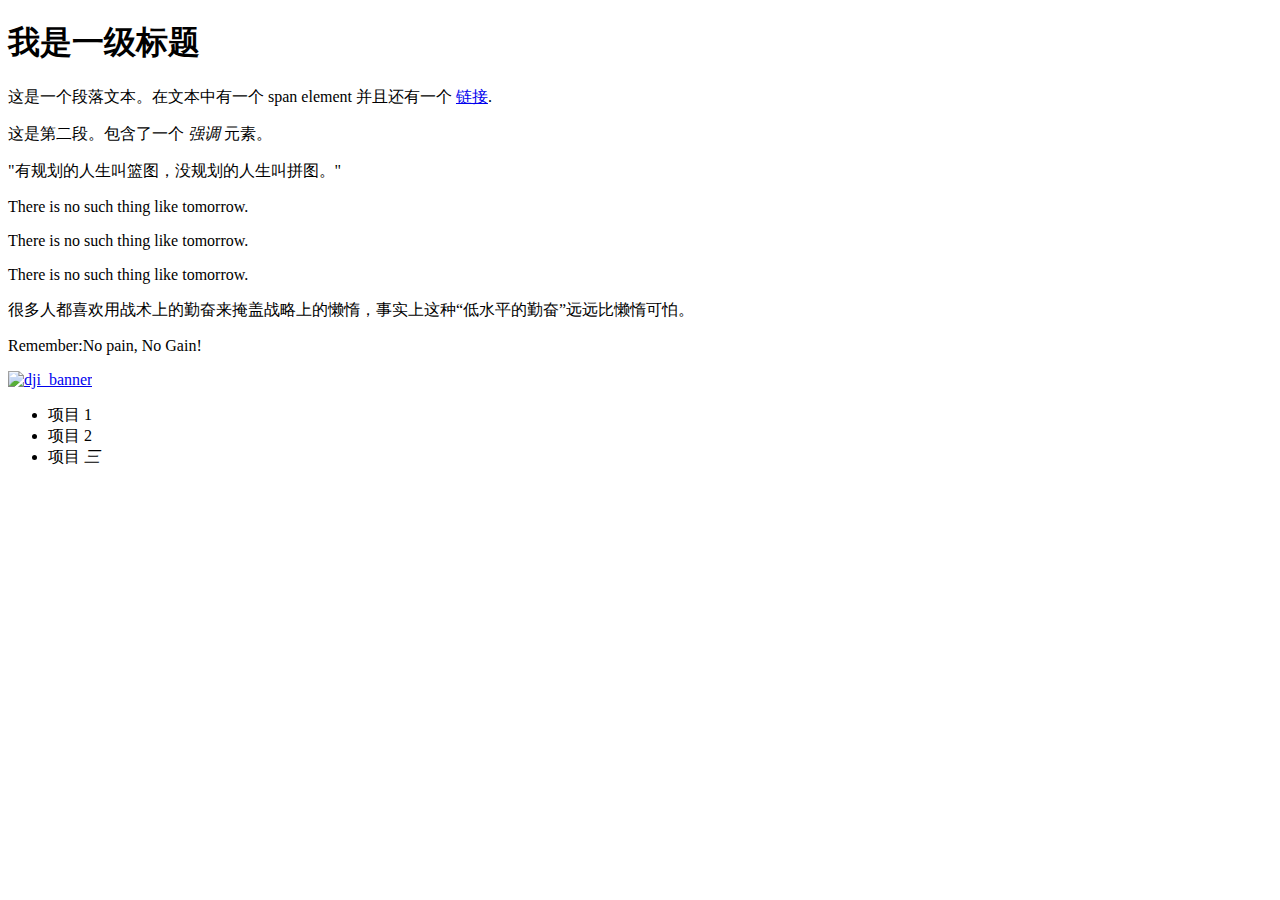
==== index.html @ 8f037d47 "change index name" ====
<!doctype html>
<html lang="en">
<head>
    <meta charset="utf-8">
    <title>开始学习 CSS</title>
    <link rel="stylesheet" href="blog-style.css">
</head>

<!-- Here is a HTML note -->

<body>
    <div id="div1">
        <h1>我是一级标题</h1>

        <p id="p1">这是一个段落文本。在文本中有一个 <span>span element</span>
    并且还有一个 <a href="http://google.com">链接</a>.</p>

        <p id="p2">这是第二段。包含了一个 <em>强调</em> 元素。</p>
        <p id="p3">"有规划的人生叫篮图，没规划的人生叫拼图。"</p>
        <p id="p4">There is no such thing like tomorrow.</p>
        <p id="p5">There is no such thing like tomorrow.</p>
        <p id="p6">There is no such thing like tomorrow.</p>
        <p id="p7">很多人都喜欢用战术上的勤奋来掩盖战略上的懒惰，事实上这种“<span>低水平的勤奋</span>”远远比懒惰可怕。</p>
        <p id="p8">Remember:No pain, No Gain!</p>
        <a href="https://www.dji.com">
        <img src="https://dji-official-fe.djicdn.com/cms/uploads/c0e20ea892a4a3c556e4860f3f2e7ced@1x.jpg" alt="dji_banner" width="900px">
        </a>
        <ul>
            <li>项目 1</li>
            <li>项目 2</li>
            <li>项目 <em>三</em></li>
        </ul>
    </div>
    
</body>

</html>
---- blog-style.css ----
#father{width:800px;height:600px;border:1px solid #F5F5F5;}
.div-nofloat{height:100px;background-color:#F5F5F5;}
.div-float{height:360px;background-color:pink;}

#son1{margin:10px 10px 0px 10px;}
#son2{margin:10px;width:595px;float:left;}
#son3{margin:10px 10px 10px 0px;width:175px;float:right;}
#son4{margin:10px;clear:both;}

#id div{text-align:left;}

/*这里是注释的内容不需要注意 */
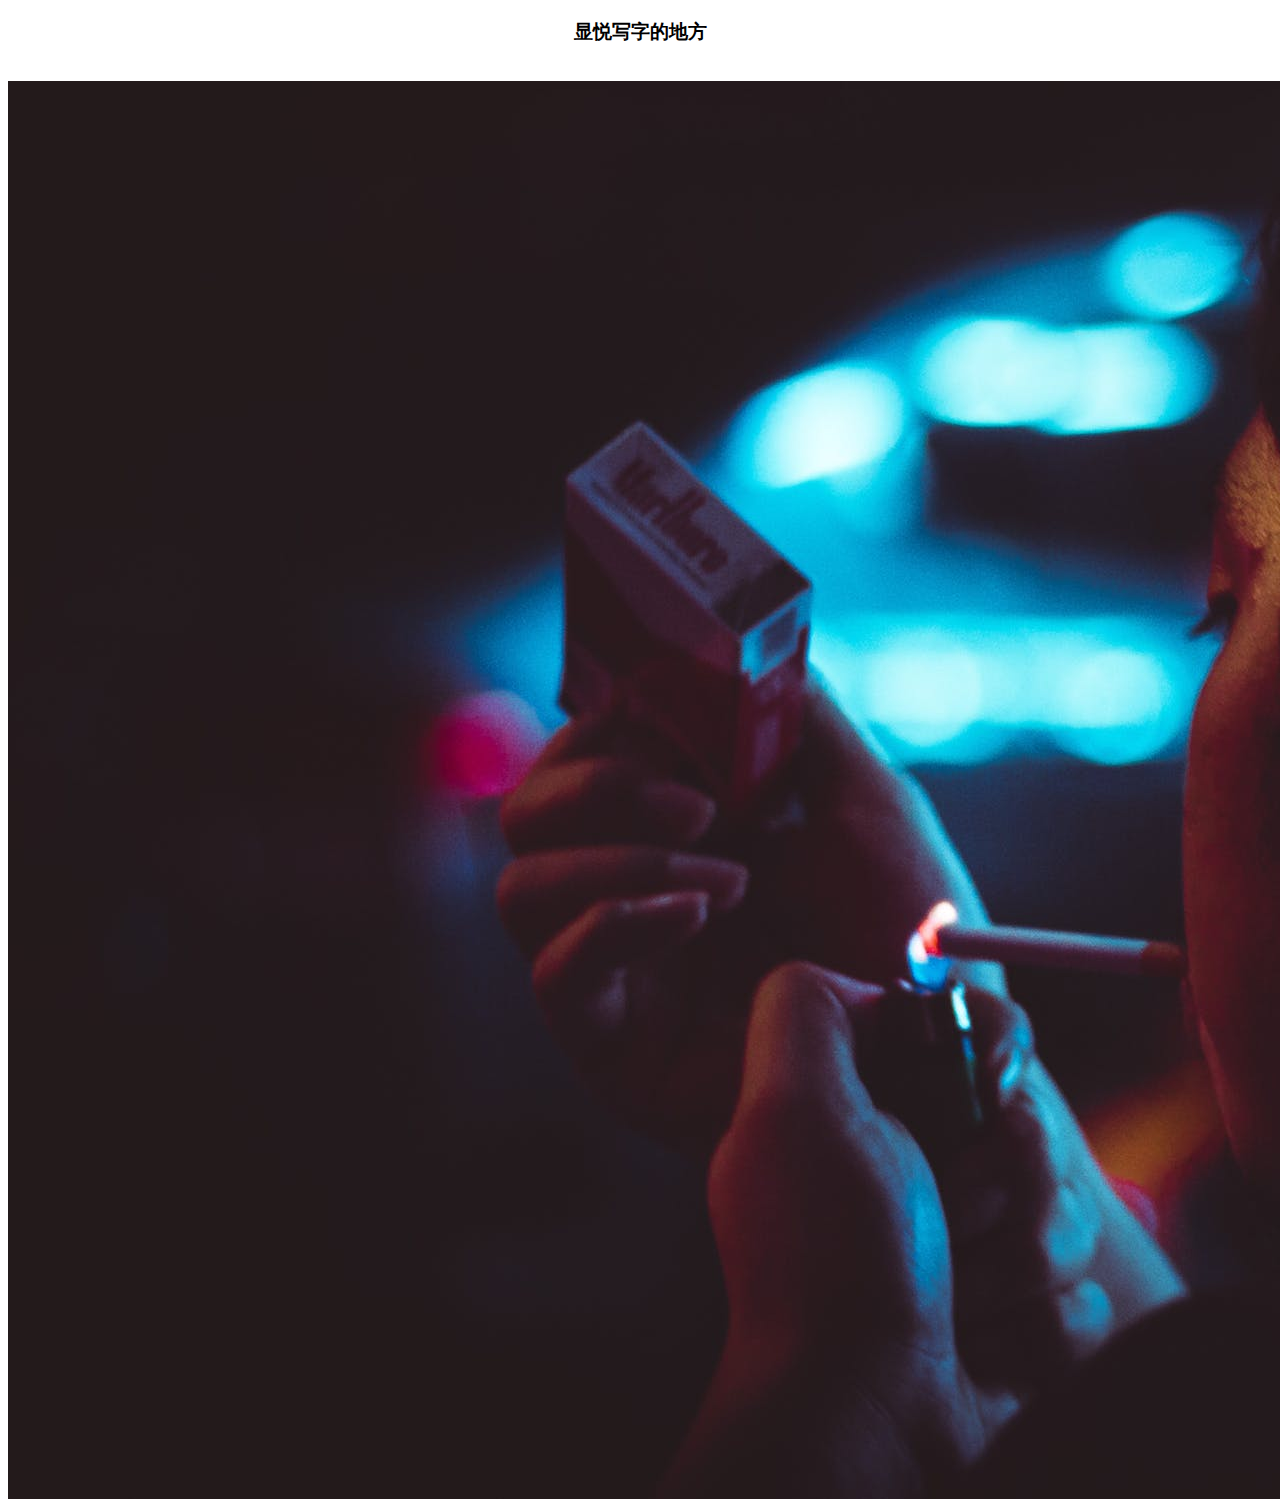
==== commit cc57d494: "update image" ====
--- a/index.html
+++ b/index.html
@@ -2,37 +2,20 @@
 <html lang="en">
 <head>
     <meta charset="utf-8">
-    <title>开始学习 CSS</title>
+    <title>Berry's Blog</title>
+    <link href="images/xianyuedeblog_fav.png" rel="SHORTCUT ICON">
     <link rel="stylesheet" href="blog-style.css">
 </head>
 
 <!-- Here is a HTML note -->
 
 <body>
-    <div id="div1">
-        <h1>我是一级标题</h1>
-
-        <p id="p1">这是一个段落文本。在文本中有一个 <span>span element</span>
-    并且还有一个 <a href="http://google.com">链接</a>.</p>
-
-        <p id="p2">这是第二段。包含了一个 <em>强调</em> 元素。</p>
-        <p id="p3">"有规划的人生叫篮图，没规划的人生叫拼图。"</p>
-        <p id="p4">There is no such thing like tomorrow.</p>
-        <p id="p5">There is no such thing like tomorrow.</p>
-        <p id="p6">There is no such thing like tomorrow.</p>
-        <p id="p7">很多人都喜欢用战术上的勤奋来掩盖战略上的懒惰，事实上这种“<span>低水平的勤奋</span>”远远比懒惰可怕。</p>
-        <p id="p8">Remember:No pain, No Gain!</p>
-        <a href="https://www.dji.com">
-        <img src="https://dji-official-fe.djicdn.com/cms/uploads/c0e20ea892a4a3c556e4860f3f2e7ced@1x.jpg" alt="dji_banner" width="900px">
-        </a>
-        <ul>
-            <li>项目 1</li>
-            <li>项目 2</li>
-            <li>项目 <em>三</em></li>
-        </ul>
-    </div>
+    <h3 align="center">显悦写字的地方</h3>
+    <br>
+    <img src="images/homepage_banner1.jpeg" alt="Xianyue's blog">
     
 </body>
 
 </html>
 
+
--- a/blog-style.css
+++ b/blog-style.css
@@ -1,14 +1 @@
-
-
-#father{width:800px;height:600px;border:1px solid #F5F5F5;}
-.div-nofloat{height:100px;background-color:#F5F5F5;}
-.div-float{height:360px;background-color:pink;}
-
-#son1{margin:10px 10px 0px 10px;}
-#son2{margin:10px;width:595px;float:left;}
-#son3{margin:10px 10px 10px 0px;width:175px;float:right;}
-#son4{margin:10px;clear:both;}
-
-#id div{text-align:left;}
-
-/*这里是注释的内容不需要注意 */+h3{font-family:Arial, Helvetica, sans-serif}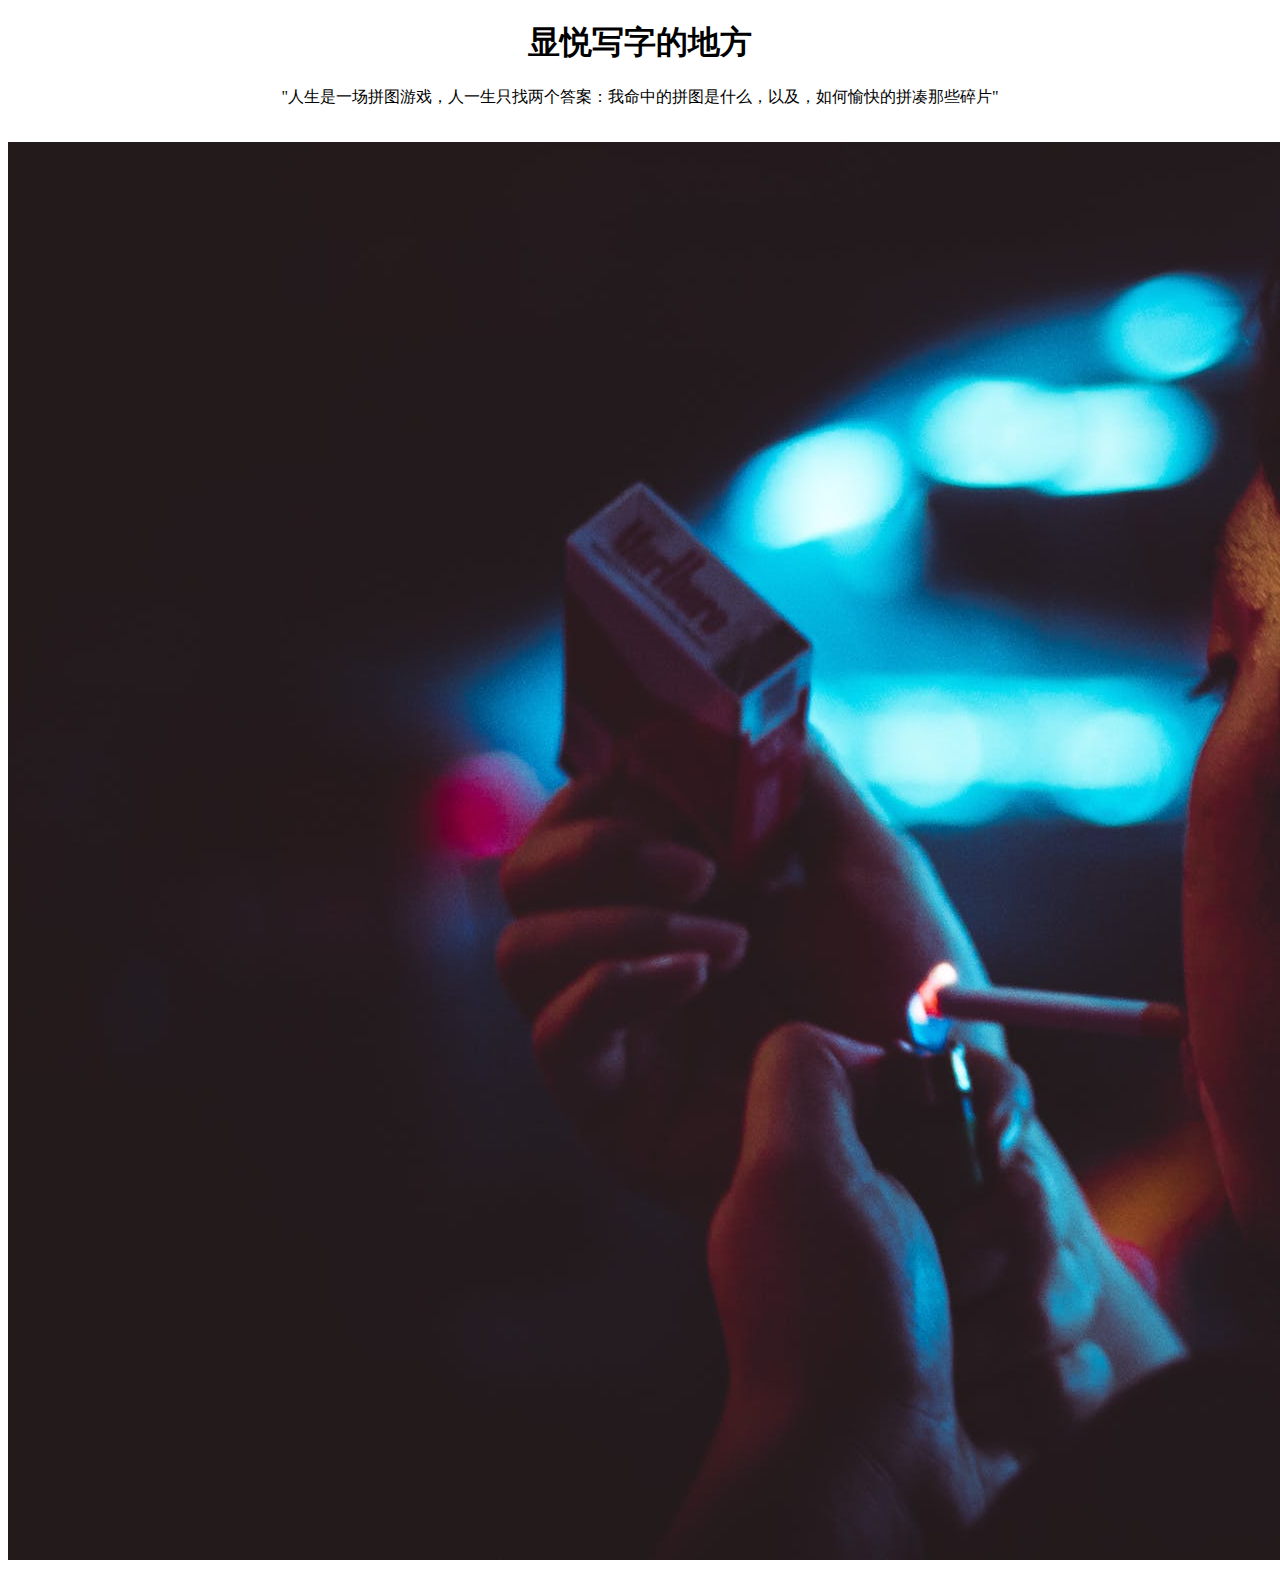
==== commit f0fa4f46: "update content" ====
--- a/index.html
+++ b/index.html
@@ -10,10 +10,12 @@
 <!-- Here is a HTML note -->
 
 <body>
-    <h3 align="center">显悦写字的地方</h3>
+    <div align="center">
+    <h1>显悦写字的地方</h1>
+    <p>"人生是一场拼图游戏，人一生只找两个答案：我命中的拼图是什么，以及，如何愉快的拼凑那些碎片"</p>
     <br>
     <img src="images/homepage_banner1.jpeg" alt="Xianyue's blog">
-    
+    </div>
 </body>
 
 </html>
--- a/blog-style.css
+++ b/blog-style.css
@@ -1 +1 @@
-h3{font-family:Arial, Helvetica, sans-serif}+h3{font-family:Arial;}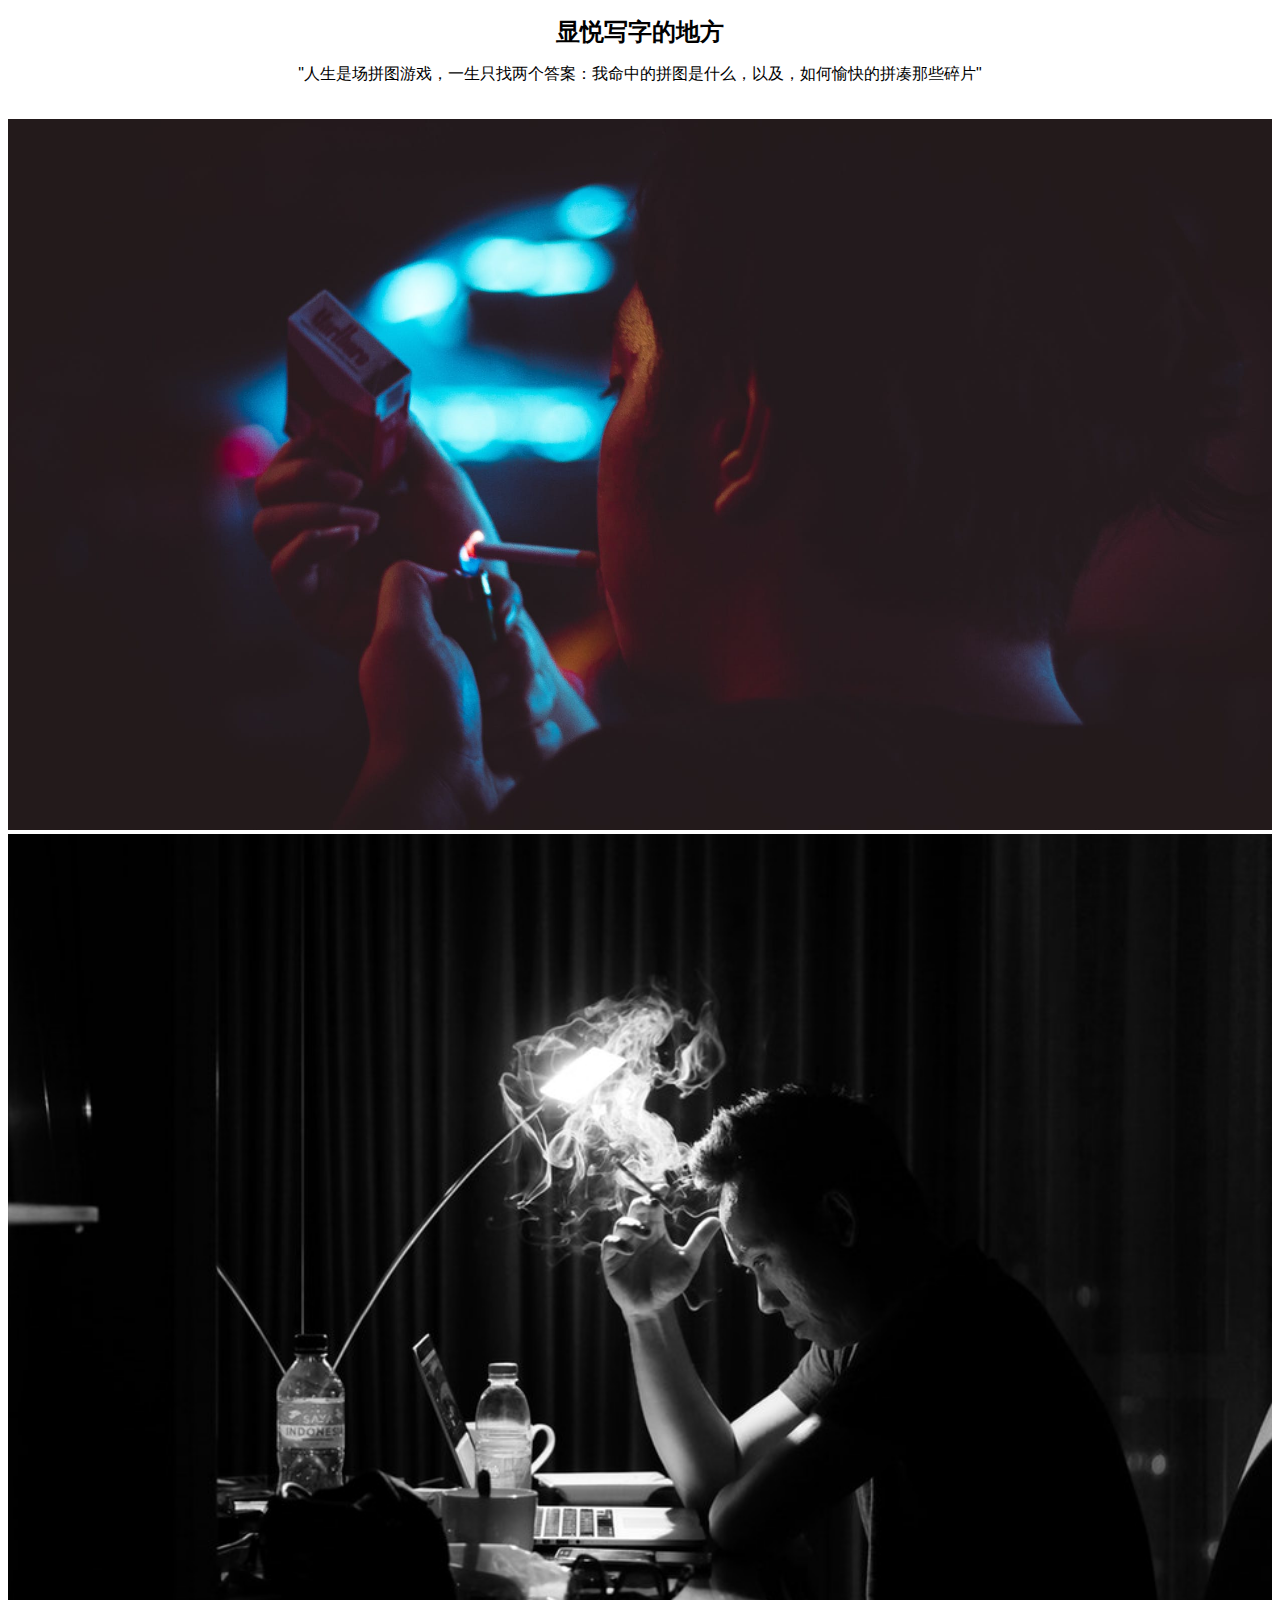
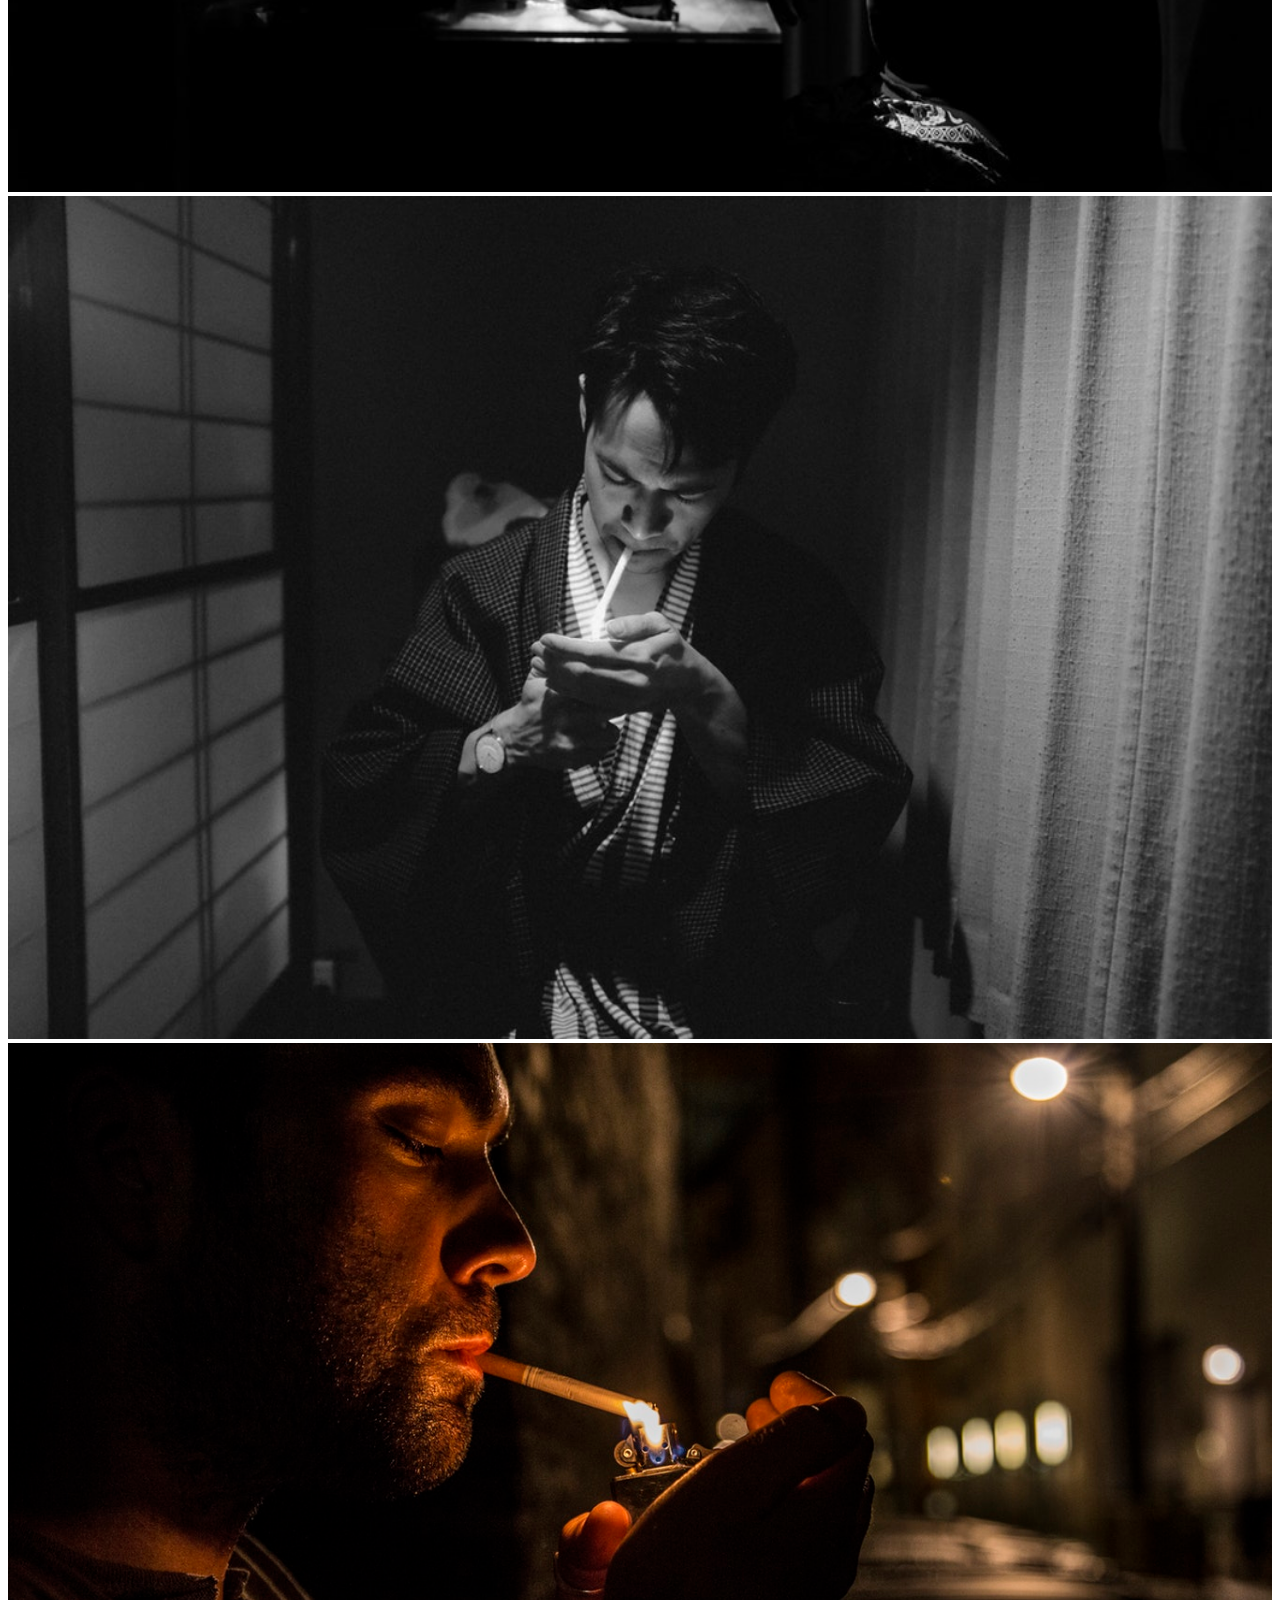
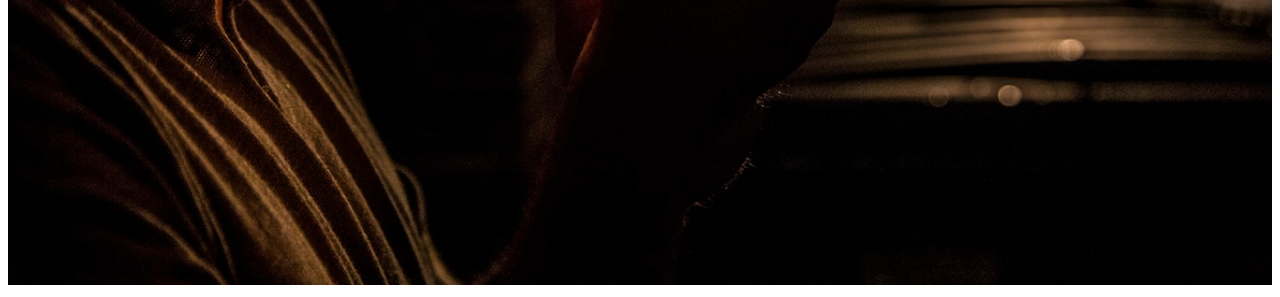
==== commit db853112: "update images" ====
--- a/index.html
+++ b/index.html
@@ -12,9 +12,12 @@
 <body>
     <div align="center">
     <h1>显悦写字的地方</h1>
-    <p>"人生是一场拼图游戏，人一生只找两个答案：我命中的拼图是什么，以及，如何愉快的拼凑那些碎片"</p>
+    <p>"人生是场拼图游戏，一生只找两个答案：我命中的拼图是什么，以及，如何愉快的拼凑那些碎片"</p>
     <br>
     <img src="images/homepage_banner1.jpeg" alt="Xianyue's blog">
+    <img src="images/homepage_banner2.jpg" alt="homepage_banner2">
+    <img src="images/homepage_banner3.jpg" alt="homepage_banner3">
+    <img src="images/homepage_banner4.jpg" alt="homepage_banner4">
     </div>
 </body>
 
--- a/blog-style.css
+++ b/blog-style.css
@@ -1 +1,3 @@
-h3{font-family:Arial;}+div{font-family:Arial;}
+h1{font-size:24px;}
+img{height:100%;width:100%;}